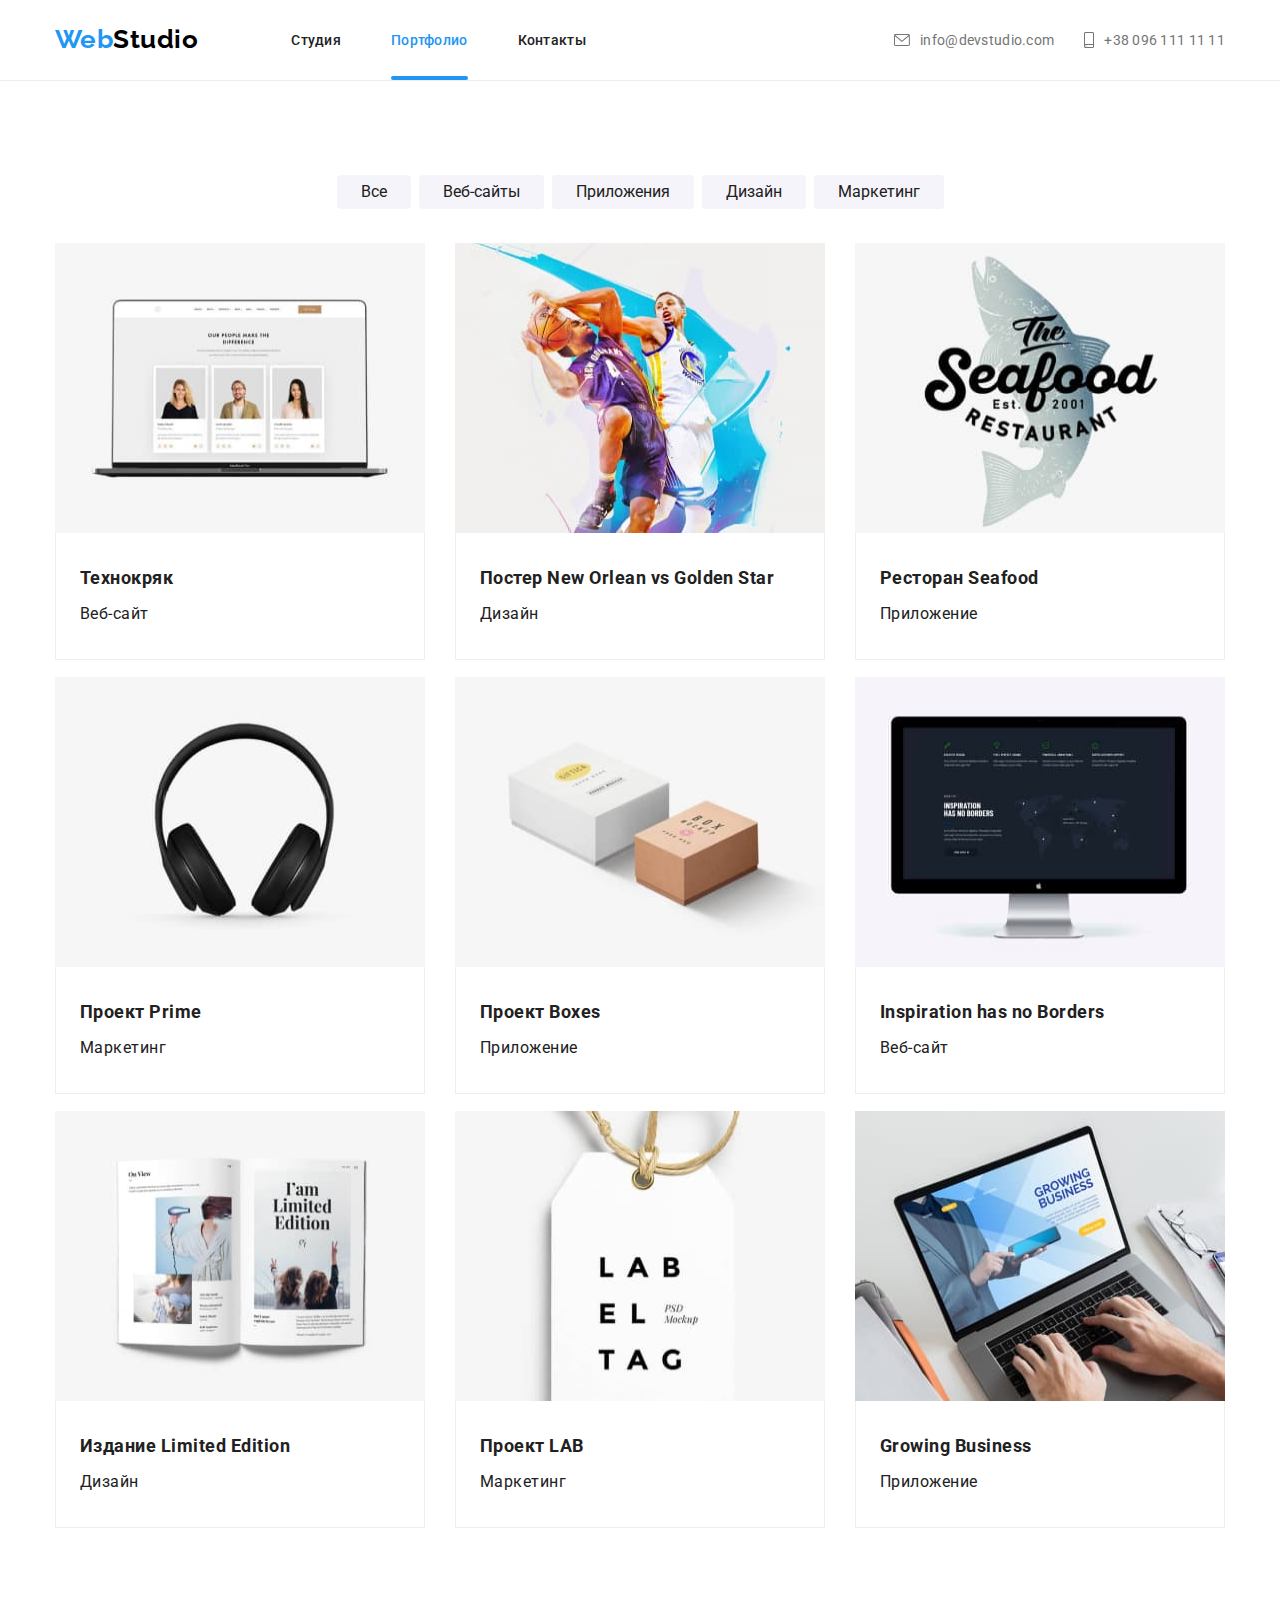
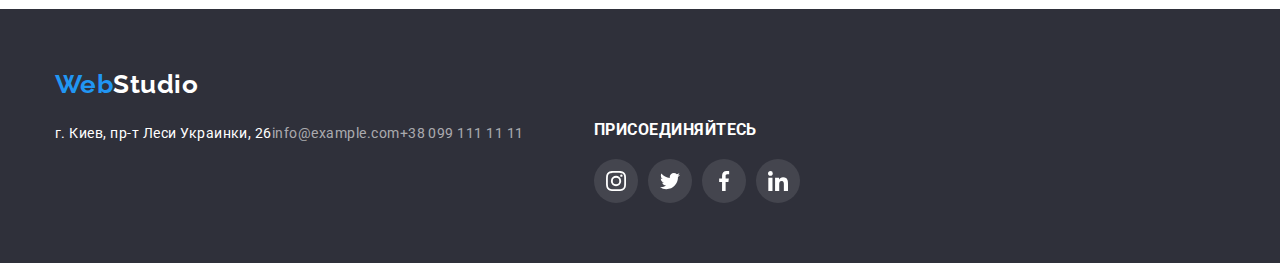
==== portfolio.html @ 4b414d59 "add general files" ====
<!DOCTYPE html>
<html lang="ru">
  <head>
    <meta charset="UTF-8" />
    <meta name="viewport" content="width=device-width, initial-scale=1.0" />
    <link
      rel="stylesheet"
      href="https://cdnjs.cloudflare.com/ajax/libs/modern-normalize/1.0.0/modern-normalize.css"
    />
    <link
      href="https://fonts.googleapis.com/css2?family=Raleway:wght@300;400;500;700&family=Roboto:wght@300;400;500;700&display=swap"
      rel="stylesheet"
    />
    <link
      rel="stylesheet"
      href="https://cdnjs.cloudflare.com/ajax/libs/modern-normalize/1.0.0/modern-normalize.min.css"
    />
    <link rel="stylesheet" href="./css/portfolio.css" />
    <title>Portfolio</title>
  </head>

  <body>
    <header class="header-page">
      <div class="container">
        <nav>
          <a href="./index.html" class="logo link""
            ><span class="logo-start">Web</span>Studio</a
          >

          <ul class="site-nav list">
            <li><a href="./index.html" class="link">Студия</a></li>
            <li>
              <a href="./portfolio.html" class="link current">Портфолио</a>
            </li>
            <li><a href="" class="link">Контакты</a></li>
          </ul>
        </nav>

        <address class="address top">
          <ul class="contact list">
            <li class="address-list-top">
              <a href="mailto:info@devstudio.com" class="link">
                <svg class="icon-envelope">
                  <use
                    href="./images/sprite-svg/sprite.svg#icon-envelope"
                  ></use>
                </svg>
                info@devstudio.com</a
              >
            </li>
            <li class="address-list-top">
              <a href="tel:+380961111111" class="link">
                <svg class="icon-smartphone">
                  <use
                    href="./images/sprite-svg/sprite.svg#icon-smartphone"
                  ></use>
                </svg>
                +38 096 111 11 11</a
              >
            </li>
          </ul>
        </address>
      </div>
    </header>
    <main>
      <div class="features container">
        <h1 hidden>функции</h1>

      <ul class="list">
        <li><button type="button">Все</button></li>
        <li><button type="button">Веб-сайты</button></li>
        <li><button type="button">Приложения</button></li>
        <li><button type="button">Дизайн</button></li>
        <li><button type="button">Маркетинг</button></li>
      </ul>  
      </div>

      <div class="projects container">
        <ul class="list">
          <li class="projects-item">
            <a href="" class="link" target="_blank">
              <div class="projects-overlay">
                <img src="./images/images-project/project1.jpg" alt="постер с баскетбольными игроками" class="projects-images" />
                <div class="overlay">
                  <p class="text">Технокряк это современная площадка распространения коронавируса. Компании используют эту платформу
                    для цифрового
                    шпионажа и атак на защищённые сервера конкурентов.</p>
                </div>
              </div>
              <div class="content-box">
                <h2 class="title">Технокряк</h2>
                <p>Веб-сайт</p>
              </div>
            </a>
          </li>
          <li class="projects-item">
            <a href="" class="link" target="_blank">
                <div class="projects-overlay">
                  <img src="./images/images-project/project2.jpg" alt="постер с баскетбольными игроками" class="projects-images" />
                  <div class="overlay">
                    <p class="text">Технокряк это современная площадка распространения коронавируса. Компании используют эту платформу для цифрового
                      шпионажа и атак на защищённые сервера конкурентов.</p>
                  </div>
                </div>
                
              <div class="content-box">
                <h2 class="title">
                  Постер <span lang="en">New Orlean vs Golden Star</span>
                </h2>
                <p>Дизайн</p>
              </div>
            </a>
          </li>
          <li class="projects-item">
            <a href="" class="link" target="_blank">
              <div class="projects-overlay">
                <img src="./images/images-project/project3.jpg" alt="постер с баскетбольными игроками" class="projects-images" />
                <div class="overlay">
                  <p class="text">Технокряк это современная площадка распространения коронавируса. Компании используют эту платформу
                    для цифрового
                    шпионажа и атак на защищённые сервера конкурентов.</p>
                </div>
              </div>
              <div class="content-box">
                <h2 class="title">Ресторан <span lang="en">Seafood</span></h2>
                <p>Приложение</p>
              </div>
            </a>
          </li>
          <li class="projects-item">
            <a href="" class="link" target="_blank">
              <div class="projects-overlay">
                <img src="./images/images-project/project4.jpg" alt="постер с баскетбольными игроками" class="projects-images" />
                <div class="overlay">
                  <p class="text">Технокряк это современная площадка распространения коронавируса. Компании используют эту платформу
                    для цифрового
                    шпионажа и атак на защищённые сервера конкурентов.</p>
                </div>
              </div>
              <div class="content-box">
                <h2 class="title">Проект <span lang="en">Prime</span></h2>
                <p>Маркетинг</p>
              </div>
            </a>
          </li>
          <li class="projects-item">
            <a href="" class="link" target="_blank">
              <div class="projects-overlay">
                <img src="./images/images-project/project5.jpg" alt="постер с баскетбольными игроками" class="projects-images" />
                <div class="overlay">
                  <p class="text">Технокряк это современная площадка распространения коронавируса. Компании используют эту платформу
                    для цифрового
                    шпионажа и атак на защищённые сервера конкурентов.</p>
                </div>
              </div>
              <div class="content-box">
                <h2 class="title">Проект <span lang="en">Boxes</span></h2>
                <p>Приложение</p>
              </div>
            </a>
          </li>
          <li class="projects-item">
            <a href="" class="link" target="_blank">
              <div class="projects-overlay">
                <img src="./images/images-project/project6.jpg" alt="постер с баскетбольными игроками" class="projects-images" />
                <div class="overlay">
                  <p class="text">Технокряк это современная площадка распространения коронавируса. Компании используют эту платформу
                    для цифрового
                    шпионажа и атак на защищённые сервера конкурентов.</p>
                </div>
              </div>
              <div class="content-box">
                <h2 lang="en" class="title">Inspiration has no Borders</h2>
                <p>Веб-сайт</p>
              </div>
            </a>
          </li>
          <li class="projects-item">
            <a href="" class="link" target="_blank">
              <div class="projects-overlay">
                <img src="./images/images-project/project7.jpg" alt="постер с баскетбольными игроками" class="projects-images" />
                <div class="overlay">
                  <p class="text">Технокряк это современная площадка распространения коронавируса. Компании используют эту платформу
                    для цифрового
                    шпионажа и атак на защищённые сервера конкурентов.</p>
                </div>
              </div>
              <div class="content-box">
                <h2 class="title">
                  Издание <span lang="en">Limited Edition</span>
                </h2>
                <p>Дизайн</p>
              </div>
            </a>
          </li>
          <li class="projects-item">
            <a href="" class="link" target="_blank">
              <div class="projects-overlay">
                <img src="./images/images-project/project8.jpg" alt="постер с баскетбольными игроками" class="projects-images" />
                <div class="overlay">
                  <p class="text">Технокряк это современная площадка распространения коронавируса. Компании используют эту платформу
                    для цифрового
                    шпионажа и атак на защищённые сервера конкурентов.</p>
                </div>
              </div>
              <div class="content-box">
                <h2 class="title">Проект <span lang="en">LAB</span></h2>
                <p>Маркетинг</p>
              </div>
            </a>
          </li>
          <li class="projects-item">
            <a href="" class="link" target="_blank">
              <div class="projects-overlay">
                <img src="./images/images-project/project9.jpg" alt="постер с баскетбольными игроками" class="projects-images" />
                <div class="overlay">
                  <p class="text">Технокряк это современная площадка распространения коронавируса. Компании используют эту платформу
                    для цифрового
                    шпионажа и атак на защищённые сервера конкурентов.</p>
                </div>
              </div>
              <div class="content-box">
                <h2 lang="en" class="title">Growing Business</h2>
                <p>Приложение</p>
              </div>
            </a>
          </li>
        </ul>
      </div>
    </main>
    <footer>
      <div class="container">
        <a href="./index.html" class="logo link" target="_blank"
          ><span class="logo-start">Web</span
          ><span class="logo-end">Studio</span></a
        >
        <div class="footer-container">
          <address class="address-bottom">
            <ul class="address list">
              <li class="address-list">
                <a
                  href="https://goo.gl/maps/NCRkNM8AswAMd2es7"
                  class="address-start link" target="_blank"
                  >г. Киев, пр-т Леси Украинки, 26</a
                >
              </li>
              <li class="address-list">
                <a href="mailto:info@example.com" class="address-end link" target="_blank"
                  >info@example.com</a
                >
              </li>
              <li class="address-list">
                <a href="tel:+380991111111" class="address-end link" target="_blank"
                  >+38 099 111 11 11</a
                >
              </li>
            </ul>
          </address>
          <div class="social-links-footer">
            <strong class="phrase">присоединяйтесь</strong>
            <div class="sl-footer">
              <a href="https://www.instagram.com/" class="sl-thumb" target="_blank">
                <svg>
                  <use href="./images/sprite-svg/sprite.svg#icon-instagram"></use>
                </svg>
              </a>
              <a href="https://twitter.com/" class="sl-thumb" target="_blank">
                <svg>
                  <use href="./images/sprite-svg/sprite.svg#icon-twitter"></use>
                </svg>
              </a>
              <a href="https://www.facebook.com/" class="sl-thumb" target="_blank">
                <svg>
                  <use href="./images/sprite-svg/sprite.svg#icon-facebook"></use>
                </svg>
              </a>
              <a href="https://www.linkedin.com/" class="sl-thumb" target="_blank">
                <svg>
                  <use href="./images/sprite-svg/sprite.svg#icon-linkedin"></use>
                </svg>
              </a>
            </div>
          </div>
        </div>
      </div>
    </footer>
  </body>
</html>
---- css/portfolio.css ----
html {
  box-sizing: border-box;
  margin: 0;
  padding: 0;
}

*,
*::after,
*::before {
  box-sizing: border-box;
}

:root {
  --main-text: #757575;
  --text-title: #212121;
  --text-accent: #2196f3;
  --main-bg-color: #ffffff;
  --secondary-bg-color: #2f303a;
  --grey-bg-color: #f5f4fa;
}

/* common styles */
body {
  color: var(--main-text);
  background-color: var(--main-bg-color);
  font-family: Roboto, sans-serif;
  letter-spacing: 0.03em;
}

.list {
  list-style: none;
  margin: 0px;
  padding: 0px;

  display: flex;
}

.link {
  text-decoration: none;
}

.address {
  font-style: normal;
}

.container {
  width: 1200px;
  margin-right: auto;
  margin-left: auto;
  padding-left: 15px;
  padding-right: 15px;
}

/* header */

nav {
  display: flex;
  align-items: center;
}

.header-page > .container {
  display: flex;
}

.header-page .address .link {
  color: var(--main-text);
  font-size: 14px;
  letter-spacing: 0.02em;
}

.header-page .address-list-top:not(:last-child) {
  margin-right: 30px;
}

.header-page {
  border-bottom: 1px solid #ececec;
}

.site-nav {
  display: flex;
  margin-left: 93px;
  padding-left: 0px;
  margin-top: 0px;
  margin-bottom: 0px;
}

.site-nav li:not(:last-child) {
  margin-right: 50px;
}

.site-nav .link {
  display: block;
  padding-bottom: 32px;
  padding-top: 32px;

  color: var(--text-title);
  font-family: Roboto;
  font-weight: 500;
  font-size: 14px;
  line-height: 16px;
  letter-spacing: 0.02em;

  transition: all 250ms cubic-bezier(0.4, 0, 0.2, 1);
}

.site-nav .link:hover,
.site-nav .link:focus {
  color: var(--text-accent);
}

.top {
  display: flex;
  align-items: center;
}

.site-nav,
.contact {
  letter-spacing: 0.02em;
}

.site-nav .current {
  color: var(--text-accent);
}
.site-nav .current {
  position: relative;
}

.site-nav .current::after {
  content: "";
  position: absolute;
  left: 0;
  bottom: 0;
  display: block;
  width: 100%;
  height: 4px;
  background-color: var(--text-accent);
  border-radius: 2px;
}

.header-page .contact {
  display: flex;
}

.header-page .address {
  margin-left: auto;
}

.contact .icon-envelope {
  width: 16px;
  height: 12px;
  fill: var(--main-text);
}

.contact .icon-smartphone {
  width: 10px;
  height: 16px;
  fill: var(--main-text);
}

.address-list-top svg {
  margin-right: 10px;

  transition: all 250ms cubic-bezier(0.4, 0, 0.2, 1);
}

.address-list-top .link {
  display: flex;
  justify-content: center;
  align-items: center;

  transition: all 250ms cubic-bezier(0.4, 0, 0.2, 1);
}

.address-list-top .link:hover,
.address-list-top .link:focus {
  color: var(--text-accent);
}

.address-list-top .link:hover svg,
.address-list-top .link:focus svg {
  fill: var(--text-accent);
}

/* logo  styles common*/
.logo {
  color: #000000;
  font-family: Raleway, sans-serif;
  font-weight: 700;
  font-size: 26px;
  line-height: 1.2;

  transition: all 250ms cubic-bezier(0.4, 0, 0.2, 1);
}

.logo:hover,
.logo:focus {
  color: var(--text-accent);
}

.logo-start {
  color: var(--text-accent);
}

/* logo-end bottom */

.logo-end {
  color: var(--main-bg-color);
}

/* main page */
main {
  padding-top: 94px;
  padding-bottom: 94px;
}

/* features button */

.features {
  display: flex;
  justify-content: center;
  margin-bottom: 34px;
}

.features button {
  color: var(--text-title);
  background-color: var(--grey-bg-color);
  border-radius: 4px;
  border-color: transparent;

  padding: 6px 22px;
  cursor: pointer;

  transition: all 250ms cubic-bezier(0.4, 0, 0.2, 1);
}

button:hover,
button:focus {
  color: var(--main-bg-color);
  background-color: var(--text-accent);
  box-shadow: 0px 3px 1px rgba(0, 0, 0, 0.1), 0px 1px 2px rgba(0, 0, 0, 0.08),
    0px 2px 2px rgba(0, 0, 0, 0.12);
}

.features li:not(:last-child) {
  margin-right: 8px;
}

/* projects */
.projects > .list {
  display: flex;
  flex-wrap: wrap;
  padding: 0px;
  margin: 0px;
}

.projects-images {
  display: block;
  width: 370px;
  height: 290px;
  overflow: hidden;
}

.title {
  color: var(--text-title);
  font-size: 18px;
}

.projects a p {
  color: var(--text-title);
}

.projects-item:not(:nth-child(3n)) {
  margin-right: 30px;
}

.projects-item {
  width: 370px;
  height: 404px;
  margin-bottom: 30px;

  transition: all 250ms cubic-bezier(0.4, 0, 0.2, 1);
}

.projects-item:nth-last-child(-n + 3) {
  margin-bottom: 0px;
}

.projects-item:hover,
.projects-item:focus {
  box-shadow: 0px 1px 1px rgba(0, 0, 0, 0.12), 0px 4px 4px rgba(0, 0, 0, 0.06),
    1px 4px 6px rgba(0, 0, 0, 0.16);

  width: 370px;
  height: 404px;
}

.content-box {
  width: 370px;
  padding: 20px 24px;
  border-left: 1px solid #eeeeee;
  border-bottom: 1px solid #eeeeee;
  border-right: 1px solid #eeeeee;
}

.projects-overlay {
  position: relative;
  overflow: hidden;
}

.overlay {
  content: "";
  position: absolute;
  left: 0px;
  top: 0px;
  display: block;
  width: 370px;
  height: 294px;
  padding: 63px 24px;
  background-color: rgba(33, 150, 243, 0.9);

  transform: translateY(100%);
  opacity: 0;
  transition: transform 250ms cubic-bezier(0.4, 0, 0.2, 1);
}

.projects-item:hover .overlay,
.projects-item:focus .overlay {
  transform: translateY(0);
  opacity: 1;
}

.overlay .text {
  color: var(--main-bg-color);
  font-size: 18px;
  font-weight: 400;
  line-height: 28px;
}

.projects-item .link:hover .overlay,
.projects-item .link:focus .overlay {
  transform: translateY(0);
  opacity: 1;
}

.overlay :focus,
.overlay :hover {
  transform: translateY(0);
  opacity: 1;
}

/* footer */
footer {
  background-color: var(--secondary-bg-color);
}

footer .container {
  padding-top: 60px;
  padding-bottom: 60px;
}

footer .logo {
  display: inline-block;
  margin-top: 0px;
  margin-bottom: 20px;
}

footer .address {
  padding-left: 0px;
}

.address-list:not(:last-child) {
  margin-bottom: 9px;
}

.address .link-address {
  color: var(--main-bg-color);
}

.address .link {
  color: rgba(255, 255, 255, 0.8);
}

.address .address-start {
  color: var(--main-bg-color);
}

.address .address-end {
  color: rgba(255, 255, 255, 0.6);
}

.address-bottom .address {
  margin-top: 0px;
  margin-bottom: 0px;

  font-size: 14px;
  line-height: 24px;
}

.social-links-footer .phrase {
  text-transform: uppercase;
  color: var(--main-bg-color);
}

.socila-links-footer .sl-thumb {
  width: 44px;
  height: 44px;
  border-radius: 50%;
}

.sl-footer svg {
  width: 20px;
  height: 20px;
  fill: var(--main-bg-color);
}

.sl-footer a {
  display: flex;
  justify-content: center;
  align-items: center;
  width: 44px;
  height: 44px;
  background-color: rgba(255, 255, 255, 0.1);
  border-radius: 50%;

  transition: all 250ms cubic-bezier(0.4, 0, 0.2, 1);
}

.sl-footer a:hover,
.sl-footer a:focus {
  background-color: var(--text-accent);
}

.sl-footer {
  display: flex;
  margin-top: 20px;
}

.footer-container {
  display: flex;
}

.address-bottom {
  margin-right: 70px;
}

.sl-thumb:not(:last-child) {
  margin-right: 10px;
}
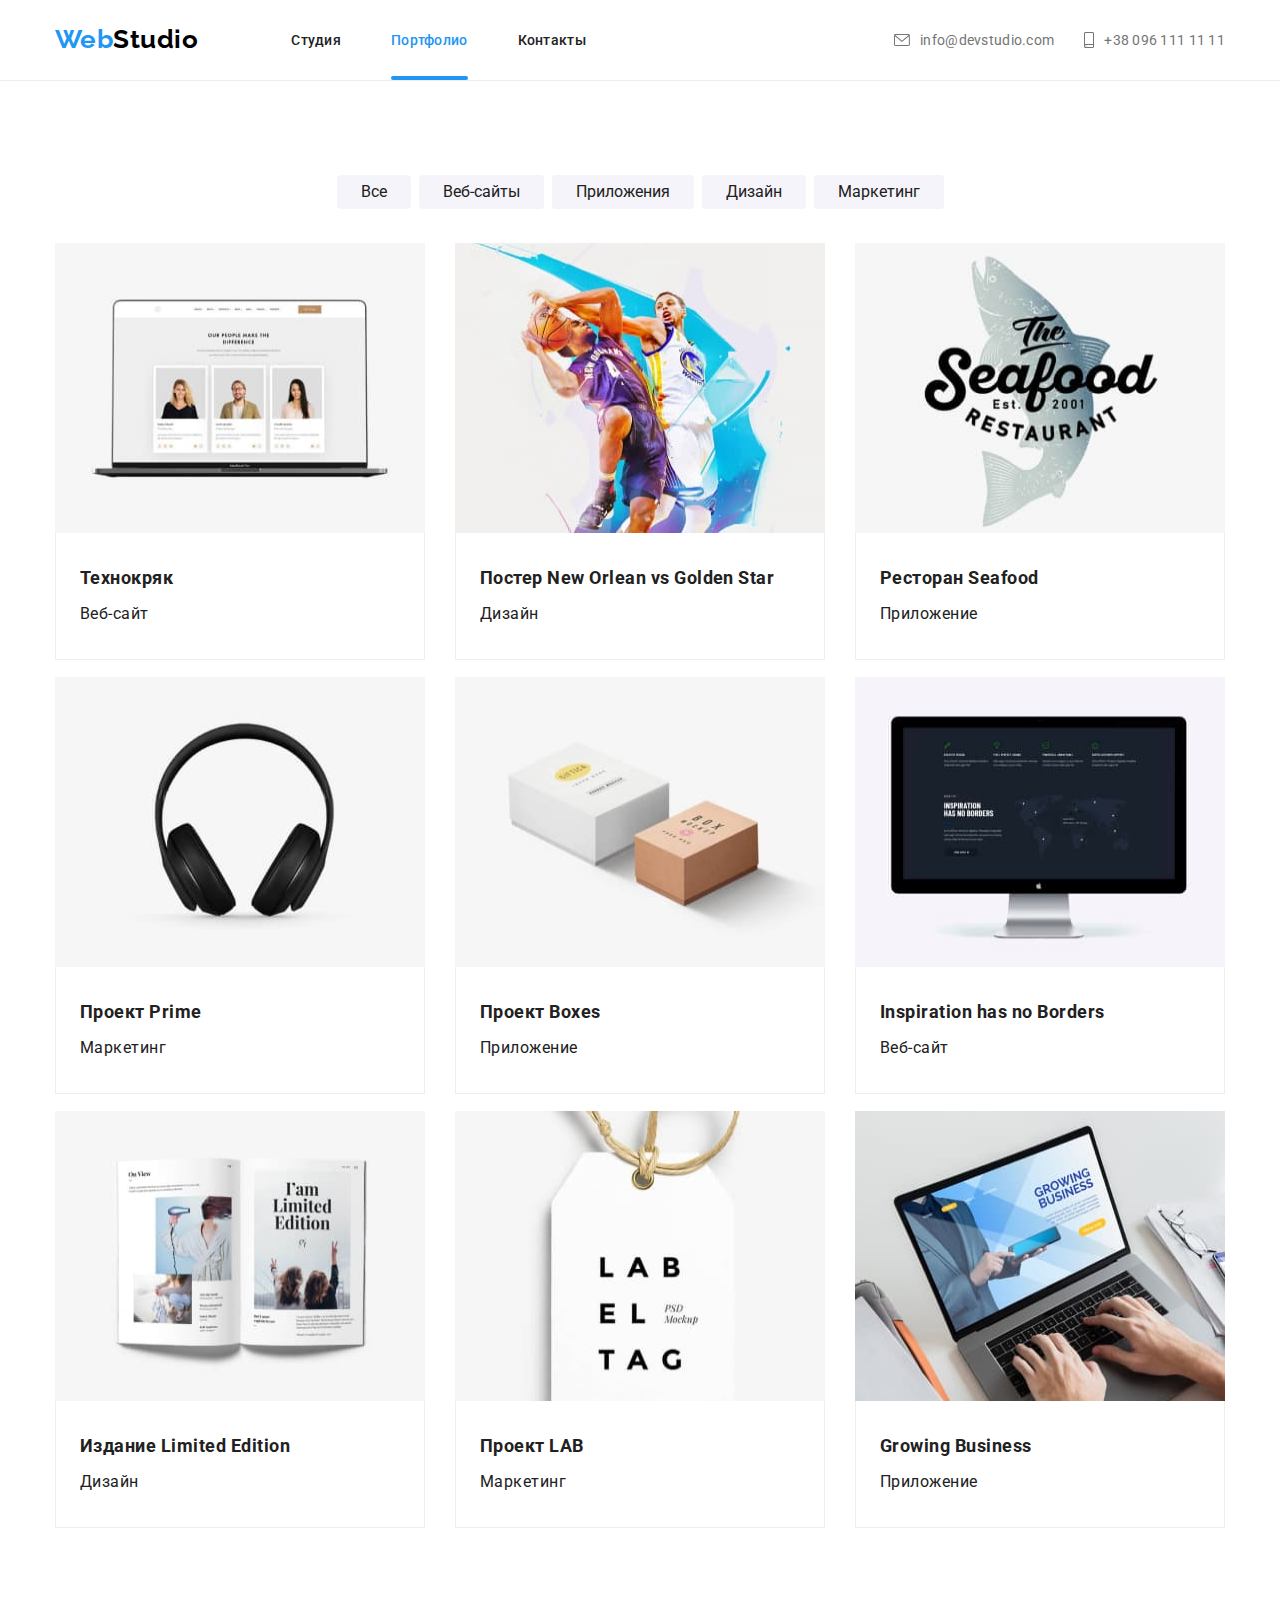
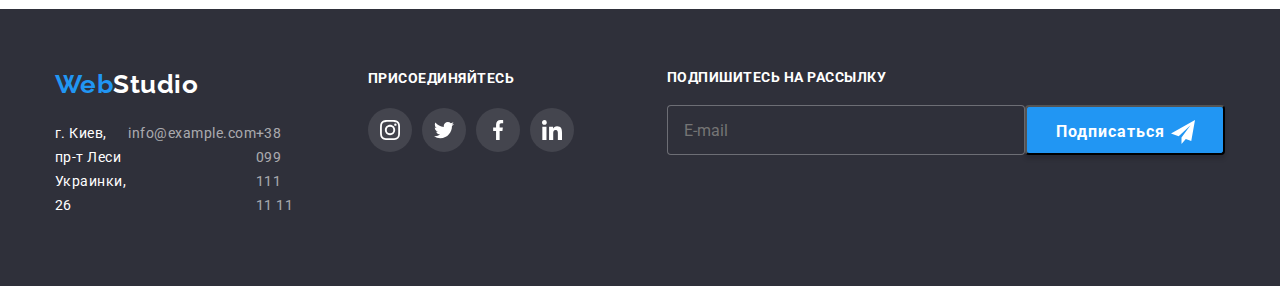
==== commit 47c5662e: "add modal form" ====
--- a/portfolio.html
+++ b/portfolio.html
@@ -228,61 +228,69 @@
         </ul>
       </div>
     </main>
-    <footer>
-      <div class="container">
-        <a href="./index.html" class="logo link" target="_blank"
-          ><span class="logo-start">Web</span
-          ><span class="logo-end">Studio</span></a
-        >
-        <div class="footer-container">
-          <address class="address-bottom">
-            <ul class="address list">
-              <li class="address-list">
-                <a
-                  href="https://goo.gl/maps/NCRkNM8AswAMd2es7"
-                  class="address-start link" target="_blank"
-                  >г. Киев, пр-т Леси Украинки, 26</a
-                >
-              </li>
-              <li class="address-list">
-                <a href="mailto:info@example.com" class="address-end link" target="_blank"
-                  >info@example.com</a
-                >
-              </li>
-              <li class="address-list">
-                <a href="tel:+380991111111" class="address-end link" target="_blank"
-                  >+38 099 111 11 11</a
-                >
-              </li>
-            </ul>
-          </address>
-          <div class="social-links-footer">
-            <strong class="phrase">присоединяйтесь</strong>
-            <div class="sl-footer">
-              <a href="https://www.instagram.com/" class="sl-thumb" target="_blank">
-                <svg>
-                  <use href="./images/sprite-svg/sprite.svg#icon-instagram"></use>
-                </svg>
-              </a>
-              <a href="https://twitter.com/" class="sl-thumb" target="_blank">
-                <svg>
-                  <use href="./images/sprite-svg/sprite.svg#icon-twitter"></use>
-                </svg>
-              </a>
-              <a href="https://www.facebook.com/" class="sl-thumb" target="_blank">
-                <svg>
-                  <use href="./images/sprite-svg/sprite.svg#icon-facebook"></use>
-                </svg>
-              </a>
-              <a href="https://www.linkedin.com/" class="sl-thumb" target="_blank">
-                <svg>
-                  <use href="./images/sprite-svg/sprite.svg#icon-linkedin"></use>
-                </svg>
-              </a>
-            </div>
-          </div>
-        </div>
-      </div>
-    </footer>
+<footer>
+  <div class="container">
+
+    <address class="address-bottom">
+      <div class="footer-address">
+        <a href="./index.html" class="logo link" target="_blank"><span class="logo-start">Web</span><span
+            class="logo-end">Studio</span></a>
+      </div>
+
+      <ul class="address list">
+        <li class="address-list">
+          <a href="https://goo.gl/maps/NCRkNM8AswAMd2es7" class="address-start link" target="_blank">г. Киев, пр-т Леси
+            Украинки, 26</a>
+        </li>
+        <li class="address-list">
+          <a href="mailto:info@example.com" class="address-end link" target="_blank">info@example.com</a>
+        </li>
+        <li class="address-list">
+          <a href="tel:+380991111111" class="address-end link" target="_blank">+38 099 111 11 11</a>
+        </li>
+      </ul>
+    </address>
+
+    <div class="social-links-footer">
+      <strong class="phrase">присоединяйтесь</strong>
+      <div class="sl-footer">
+        <a href="https://www.instagram.com/" class="sl-thumb" target="_blank">
+          <svg>
+            <use href="./images/sprite-svg/sprite.svg#icon-instagram"></use>
+          </svg>
+        </a>
+        <a href="https://twitter.com/" class="sl-thumb" target="_blank">
+          <svg>
+            <use href="./images/sprite-svg/sprite.svg#icon-twitter"></use>
+          </svg>
+        </a>
+        <a href="https://www.facebook.com/" class="sl-thumb" target="_blank">
+          <svg>
+            <use href="./images/sprite-svg/sprite.svg#icon-facebook"></use>
+          </svg>
+        </a>
+        <a href="https://www.linkedin.com/" class="sl-thumb" target="_blank">
+          <svg>
+            <use href="./images/sprite-svg/sprite.svg#icon-linkedin"></use>
+          </svg>
+        </a>
+      </div>
+    </div>
+
+    <form action="#" class="footer-form">
+      <div class="form-field">
+        <label class="footer-form-phrase">подпишитесь на рассылку</label>
+        <input type="text" class="footer-input" placeholder="E-mail">
+      </div>
+
+      <button type="submit" class="footer-btn">Подписаться
+        <svg class="footer-icon">
+          <use href="./images/sprite-svg/sprite.svg#icon-send"></use>
+        </svg>
+      </button>
+
+    </form>
+  </div>
+</footer>
   </body>
 </html>
--- a/css/portfolio.css
+++ b/css/portfolio.css
@@ -362,6 +362,8 @@
   display: inline-block;
   margin-top: 0px;
   margin-bottom: 20px;
+
+  font-style: normal;
 }
 
 footer .address {
@@ -386,6 +388,10 @@
 
 .address .address-end {
   color: rgba(255, 255, 255, 0.6);
+}
+
+.social-links-footer {
+  margin-right: 93px;
 }
 
 .address-bottom .address {
@@ -399,6 +405,7 @@
 .social-links-footer .phrase {
   text-transform: uppercase;
   color: var(--main-bg-color);
+  font-size: 14px;
 }
 
 .socila-links-footer .sl-thumb {
@@ -435,7 +442,7 @@
   margin-top: 20px;
 }
 
-.footer-container {
+footer .container {
   display: flex;
 }
 
@@ -446,3 +453,64 @@
 .sl-thumb:not(:last-child) {
   margin-right: 10px;
 }
+
+.footer-form {
+  display: flex;
+  align-items: flex-end;
+  justify-content: space-between;
+  width: 570px;
+  height: 86px;
+}
+
+.footer-form .form-field {
+  margin-bottom: 0;
+}
+
+.footer-form-phrase {
+  display: block;
+  margin-bottom: 20px;
+  text-transform: uppercase;
+
+  color: var(--main-bg-color);
+  font-size: 14px;
+  font-weight: 700;
+}
+
+.footer-form .footer-input {
+  display: block;
+  padding: 15px 16px;
+  width: 358px;
+  height: 50px;
+
+  border: 1px solid rgba(255, 255, 255, 0.3);
+  box-sizing: border-box;
+  background-color: var(--secondary-bg-color);
+  border-radius: 4px;
+}
+
+.footer-btn {
+  position: relative;
+  width: 200px;
+  height: 50px;
+  padding: 10px 62px 10px 29px;
+
+  background-color: var(--text-accent);
+  box-shadow: 0px 4px 4px rgba(0, 0, 0, 0.15);
+  border-radius: 4px;
+  cursor: pointer;
+
+  font-weight: 700;
+  font-size: 16px;
+  line-height: 30px;
+  letter-spacing: 0.06em;
+  color: var(--main-bg-color);
+}
+
+.footer-form .footer-icon {
+  position: absolute;
+  right: 28px;
+  top: 13px;
+  width: 24px;
+  height: 24px;
+  fill: var(--main-bg-color);
+}
